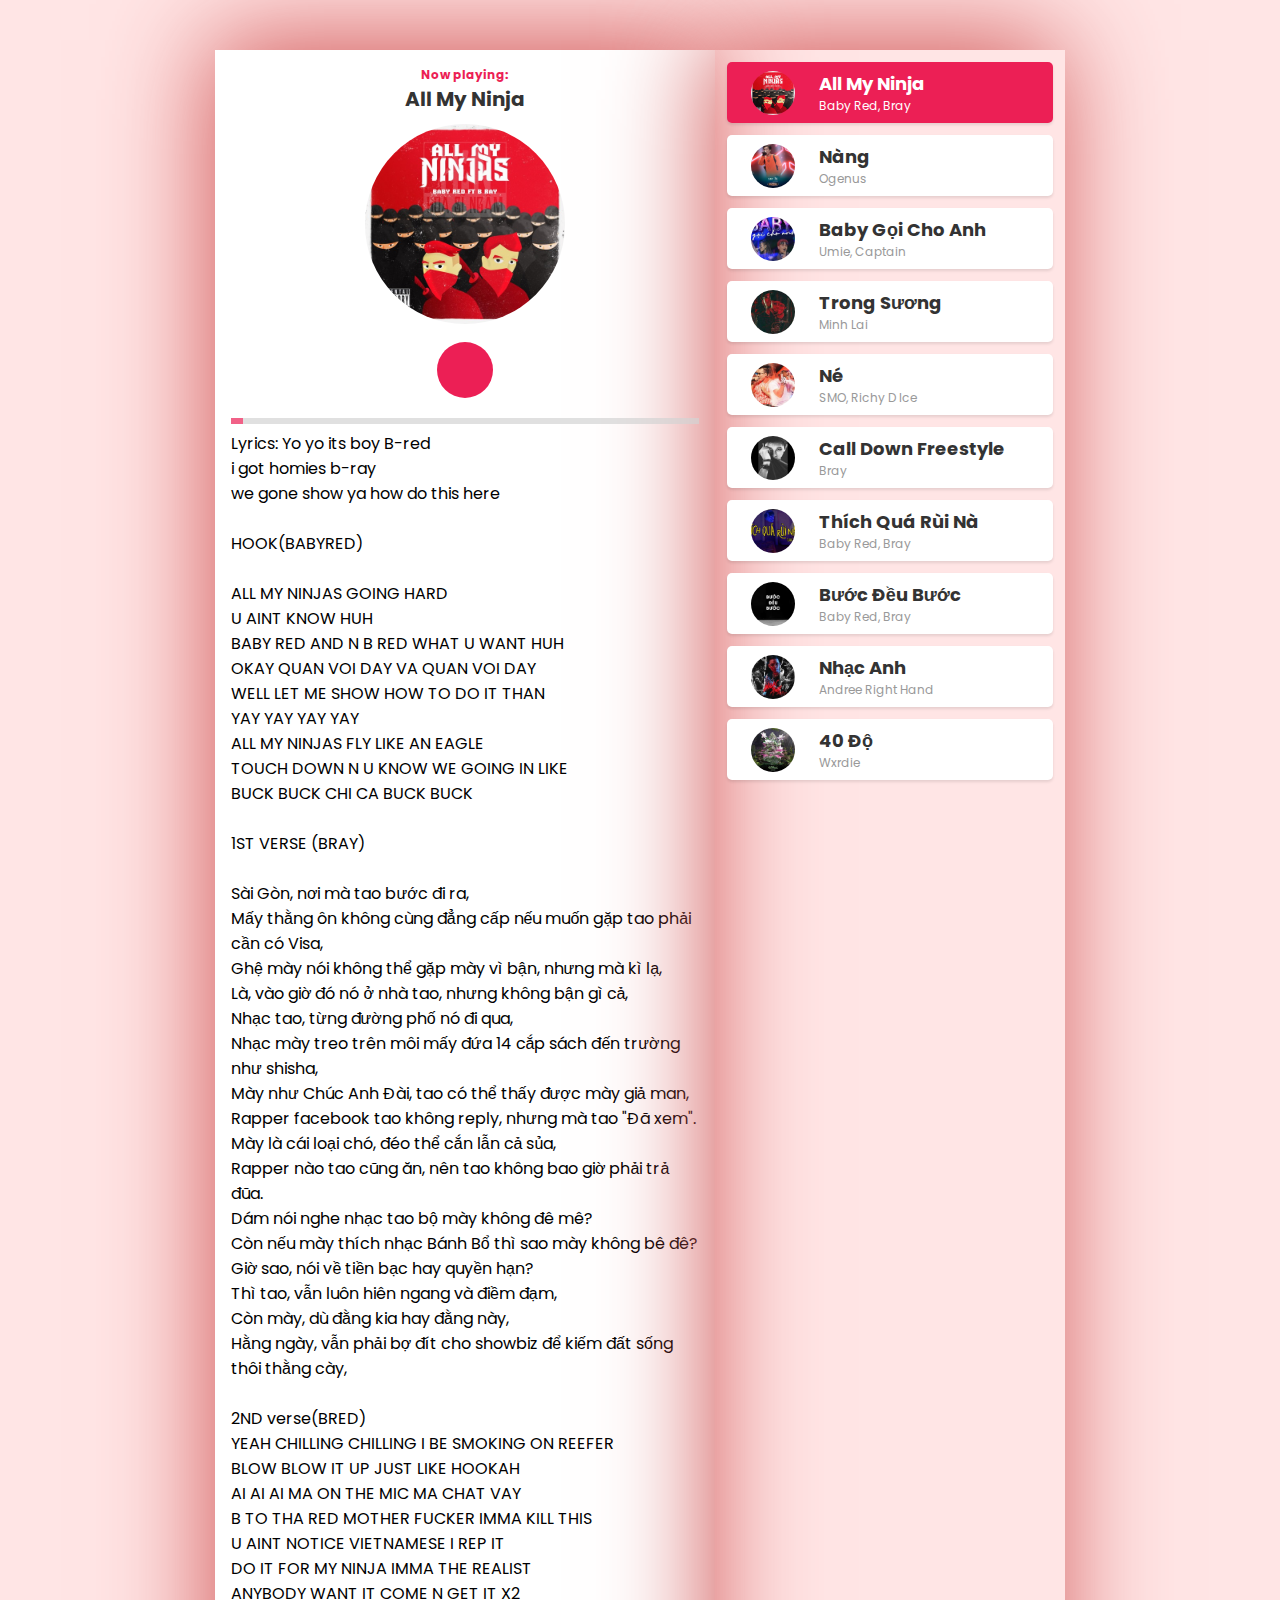
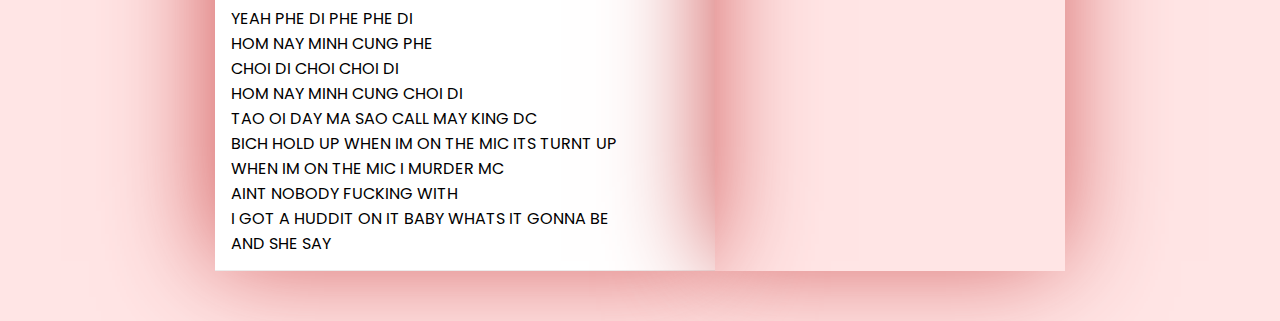
==== index1.html @ c8c04610 "Update lyrics task" ====
<!DOCTYPE html>
<html lang="en">
<head>
    <meta name="viewport" content="width=device-width, initial-scale=1.0">
    <title>Music player</title>
    <link rel="stylesheet" href="./assets/css/style.css">
    <link rel="stylesheet" href="https://cdnjs.cloudflare.com/ajax/libs/font-awesome/5.15.2/css/all.min.css"
        integrity="sha512-HK5fgLBL+xu6dm/Ii3z4xhlSUyZgTT9tuc/hSrtw6uzJOvgRr2a9jyxxT1ely+B+xFAmJKVSTbpM/CuL7qxO8w=="
        crossorigin="anonymous" />
    <link rel="preconnect" href="https://fonts.gstatic.com">
    <link href="https://fonts.googleapis.com/css2?family=Poppins:wght@300;400;600&display=swap" rel="stylesheet">
</head>
<body>  
    <div class="player">
        <!-- Dashboard -->
        <div class="dashboard">
            <!-- Header -->
            <header>
                <h4>Now playing:</h4>
                <h2>String 57th & 9th</h2>
            </header>

            <!-- CD -->
            <div class="cd">
                <div class="cd-thumb"
                    style="background-image: url('https://i.ytimg.com/vi/jTLhQf5KJSc/maxresdefault.jpg')">
                </div>
            </div>

            <!-- Control -->
            <div class="control">
                <div class="btn btn-repeat">
                    <i class="fas fa-redo"></i>
                </div>
                <div class="btn btn-prev">
                    <i class="fas fa-step-backward"></i>
                </div>
                <div class="btn btn-toggle-play">
                    <i class="fas fa-pause icon-pause"></i>
                    <i class="fas fa-play icon-play"></i>
                </div>
                <div class="btn btn-next">
                    <i class="fas fa-step-forward"></i>
                </div>
                <div class="btn btn-random">
                    <i class="fas fa-random"></i>
                </div>
            </div>

            <input id="progress" class="progress" type="range" value="0" step="1" min="0" max="100">

            <audio id="audio" src=""></audio>
            <p class="lyrics" style="white-space: pre-line;">
              Lyrics: 
            </p>
        </div>
        <!-- Playlist -->
        <div class="playlist">
            
          
               
        </div>
    </div>

    <script>
        function displayLyrics(songName) {
          const lyrics = songLyrics[songName];
          const lyricsContainer = document.querySelector(".lyrics");
          if (lyrics) {
            lyricsContainer.textContent = `Lyrics: ${lyrics}`;
          } else {
            lyricsContainer.textContent = "Chưa có lyrics";
          }
        }
        const $ = document.querySelector.bind(document);
const $$ = document.querySelectorAll.bind(document);

const PlAYER_STORAGE_KEY = "F8_PLAYER";

const player = $(".player");
const cd = $(".cd");
const heading = $("header h2");
const cdThumb = $(".cd-thumb");
const audio = $("#audio");
const playBtn = $(".btn-toggle-play");
const progress = $("#progress");
const prevBtn = $(".btn-prev");
const nextBtn = $(".btn-next");
const randomBtn = $(".btn-random");
const repeatBtn = $(".btn-repeat");
const playlist = $(".playlist");
const songLyrics = {
  "All My Ninja": `Yo yo its boy B-red 
i got homies b-ray
we gone show ya how do this here

HOOK(BABYRED)

ALL MY NINJAS GOING HARD
U AINT KNOW HUH
BABY RED AND N B RED WHAT U WANT HUH
OKAY QUAN VOI DAY VA QUAN VOI DAY
WELL LET ME SHOW HOW TO DO IT THAN
YAY YAY YAY YAY
ALL MY NINJAS FLY LIKE AN EAGLE
TOUCH DOWN N U KNOW WE GOING IN LIKE
BUCK BUCK CHI CA BUCK BUCK

1ST VERSE (BRAY)

Sài Gòn, nơi mà tao bước đi ra, 
Mấy thằng ôn không cùng đẳng cấp nếu muốn gặp tao phải cần có Visa, 
Ghệ mày nói không thể gặp mày vì bận, nhưng mà kì lạ, 
Là, vào giờ đó nó ở nhà tao, nhưng không bận gì cả, 
Nhạc tao, từng đường phố nó đi qua, 
Nhạc mày treo trên môi mấy đứa 14 cắp sách đến trường như shisha, 
Mày như Chúc Anh Đài, tao có thể thấy được mày giả man, 
Rapper facebook tao không reply, nhưng mà tao "Đã xem".
Mày là cái loại chó, đéo thể cắn lẫn cả sủa,
Rapper nào tao cũng ăn, nên tao không bao giờ phải trả đũa.
Dám nói nghe nhạc tao bộ mày không đê mê?
Còn nếu mày thích nhạc Bánh Bổ thì sao mày không bê đê?
Giờ sao, nói về tiền bạc hay quyền hạn?
Thì tao, vẫn luôn hiên ngang và điềm đạm,
Còn mày, dù đằng kia hay đằng này,
Hằng ngày, vẫn phải bợ đít cho showbiz để kiếm đất sống thôi thằng cày,

2ND verse(BRED)
YEAH CHILLING CHILLING I BE SMOKING ON REEFER
BLOW BLOW IT UP JUST LIKE HOOKAH
AI AI AI MA ON THE MIC MA CHAT VAY
B TO THA RED MOTHER FUCKER IMMA KILL THIS
U AINT NOTICE VIETNAMESE I REP IT
DO IT FOR MY NINJA IMMA THE REALIST
ANYBODY WANT IT COME N GET IT X2
YEAH PHE DI PHE PHE DI
HOM NAY MINH CUNG PHE
CHOI DI CHOI CHOI DI
HOM NAY MINH CUNG CHOI DI
TAO OI DAY MA SAO CALL MAY KING DC
BICH HOLD UP WHEN IM ON THE MIC ITS TURNT UP
WHEN IM ON THE MIC I MURDER MC
AINT NOBODY FUCKING WITH
I GOT A HUDDIT ON IT BABY WHATS IT GONNA BE
AND SHE SAY`,

  "Nàng": `Nàng đi qua lối đó... huh...
1...2..3...Let's go
Ngắm hoàng hôn từ tầng ba
Vang nhịp gót giày đằng xa
Theo sau là hình bóng cô nàng
Best từ dáng cả làn da
Phải off dàn loa, và ngưng đàn ca
Nguyên dàn trai tràn ra
Nhìn theo bờ vai dần xa
Yeah...
Đua nhau tìm profile nàng ta
Mà không một ai lần ra
Bao cô em như lên cơn ghen
Do không thể so bì
Dù nàng chẳng phản hồi thì tình này anh vẫn cho đi
Tên em ngân nga bên cây guitar cho đêm bớt vô vị
Thanh niên riêng tư nhưng khi tương tư lại chẳng thể giấu đi
You are my best story
Các dân chơi đâu bơi vô mà tránh đấu đi
I think it's not your turn, sorry
Ban cho em danh xưng "lil mama tương lai"
Thay vì gọi là "my lady"

Gió đưa em ngang đời
Lướt qua như mây trời
Khiến bao anh ngây người
Nói sao khi say rồi
Để những thanh âm thay lời
Trót mê đôi môi hay cười là...

Bởi Vì nụ cười đó ngỡ như hoa cười
Vì một làn tóc ngỡ như mây trời
Hình dáng ấy qua đây từng ngày mây trôi lạc loài
Bao anh bao anh đắm say
Vì nụ cười đó ngỡ như hoa cười
Vì một làn tóc ngỡ như mây trời
Hình dáng ấy qua đây từng ngày mây trôi lạc loài
Bao anh bao anh đắm say

Sắc đẹp cỡ này thì quán quân ngay vòng
Casting Big Girl Big Deal
Fashion linh hoạt mỗi lần ghé ngang nói chung là lúc cute
Ngoan hiền nết na mà nghe đồn
Gu nàng là xăm mình và lấp grillz
Chưa từng trêu đùa một cô nào
Mà với em anh toàn ngoái theo
Phát con love track không lời
Cho anh 3 giây khơi lòng
Giây phút ấy cũng tới rồi
Everyday cho anh ra oai
Đưa em đi nhâm nhi đôi chai
Say xưa xong đan tay công khai
Đi any where khi tối giời
Không hề dối trá em là ưu tiên
Sao phải cãi vã, luôn là you win
Mấy lời bói toán phán anh tháng tới vớ được gái xinh
Thôi mình không nên khước từ nhân duyên

Gió đưa em ngang đời
Lướt qua như mây trời
Khiến bao anh ngây người
Nói sao khi say rồi
Để những thanh âm thay lời
Trót mê đôi môi hay cười là...

Bởi Vì nụ cười đó ngỡ như hoa cười
Vì một làn tóc ngỡ như mây trời
Hình dáng ấy qua đây từng ngày mây trôi lạc loài
Bao anh bao anh đắm say
Vì nụ cười đó ngỡ như hoa cười
Vì một làn tóc ngỡ như mây trời
Hình dáng ấy qua đây từng ngày mây trôi lạc loài
Bao anh bao anh đắm say`,

"Baby Gọi Cho Anh": `Baby gọi cho anh mỗi lúc thấy say
Khi bên cạnh em chẳng có ai
I wanna make you fall in love
Ta làm gì đó có chút sai
Đừng để thời gian cứ thế xé tan
Ly rượu trong em - Oh baby
Oh you know i could never lie
If you can look me in my eyes
(Umie)
I know, i know! Anh muốn vô trong mà
Ôi hôm nay ba mẹ em lại không có nhà
So let me call ngay cho baby, em là 1 món quà
Anh cứ từ từ mà ngồi đoán xem, em biết anh nghĩ gì mà
Nào là túi này, son này, cất vào đi
Mang anh đến, và ship về, số nhà My
Em đói bụng, bé chỉ muốn được măm
Em ốm rồi
Đến nhà thương và chăm em
Bé buồn thiu, bé muốn được chill
Chai này làm em nhớ và muốn nếm 1 chút tình yêu
Bao nhiêu người trông ngóng
Nhưng em cứ thấy quạnh hiu
Bao nhiêu lời có cánh
Em nghe vẫn cứ thấy toàn real
Ghé vào tai, sát vào bờ môi
Anh là học sinh ngoan, khi cô giáo My dự giờ thôi
Vậy nếu bảo bối muốn đêm nay là không ngủ
Không gọi anh daddy, gọi anh là ông chủ
ĐK:
Baby gọi cho anh mỗi lúc thấy say
Khi bên cạnh em chẳng có ai
I wanna make you fall in love
Ta làm gì đó có chút sai
Đừng để thời gian cứ thế xé tan
Ly rượu trong anh - Oh baby
Oh you know i could never lie
If you can look me in my eyes
(Captain)
Đây chính là show hẹn hò giữa Captain và Umie
Trông em thì hơi bị cuốn
Còn anh lại như là sushi
Lan tỏa sức nóng bề mặt diện tích hay là chu vi
Em nói là em điện ảnh
Vậy tối nay rảnh thì movie
Captain boy bay tới đây
Siêu anh hùng bị mắc kẹt tại khu nhà em vào tối nay
Đây là Masterchef
Vua của vua đầu bếp
Em là bé cừu non mà đánh cả son thì sao mà anh từ chối đây
Anh đây bắc cầu Kiều thì ra đồng bắt được liều
Sát bờ môi mà ghé vào tai
Baby lại muốn vào vai
Bởi vì đối với anh thì yêu là thế
Chứ không thể nào sai
Ngắm nhìn em mà anh lại như là cá Koi
Chẳng phải khóa son mà tối nay chúng mình khóa môi
Muốn làm 1 trái bóng rổ
Để được em ôm vào lòng chứ baby nỡ lòng nào mà có thể có thể có thể đá tôi
ĐK:
Baby gọi cho anh mỗi lúc thấy say
Khi bên cạnh em chẳng có ai
I wanna make you fall in love
Ta làm gì đó có chút sai
Đừng để thời gian cứ thế xé tan
Ly rượu trong anh - Oh baby
Oh you know i could never lie
If you can look me in my eyes.`,

"Truong Sương": `Bước đi! Bước đi
Nếu như em không muốn ở lại
Tiếc chi! Tiếc chi
Bởi những thứ ngoài tai
Nói ra! Nói ra
Nếu em thấy trở ngại
Dù thành công hay là thất bại
Đây cũng chỉ là nơi mà anh ghé qua
Ở bản thân mình
Nhiều điều cần làm
Kiến tạo cho mình áp lực
Ở bản thân mình
Có bao bài học
Tự hỏi khi nào vượt bậc
Ở mảnh đất này
Đâu gì có thể
Khiến tụi mình phân cách được
Nhắm đôi mắt lại
Lắng nghe anh vẽ
Kí tên công nhận sáng tạo
Em nói vậy rồi
Em nói vậy rồi giờ làm sao
Em uống rượu mừng
Uống rượu mừng từ vùng cao
Em biết gì về
Em biết gì về chuyện tình yêu
Em muốn được gì
Em muốn được ở nhà lầu cao?`,

"Né": `Thích là tới
Chứ không né né né né
Anh em chơi sao cool
Đừng để né né né
Drama thị phi
Cần phải né né né né
Mấy cái người mà ba hoa
Ôi ta né né né
Thích là tới
Chứ không né né né né
Anh em chơi sao cool
Đừng để né né né
Drama thị phi
Cần phải né né né né
Mấy cái người mà ba hoa
Ôi ta né né né
Đưa cái người qua trái
Rồi đưa cái người qua phải
Nghe cứ tưởng đang nhảy
Nhưng thật ra là.. Né
Ta chỉ muốn thoải mái nhưng mà
Người lại khoái thích kiếm chuyện
Để nói và tạo drama
Đến với nhau thì
Mình trao điều tốt đẹp
Còn mà không tới đâu
Thì ok mình chốt dẹp
Đời bao lâu mắc gì deal
Người ta nói mà mình tức
Tự nhiên vậy chi cho mệt
Uống champagne
Ngồi plan chuyện cơ đồ
Nếu tương lai mà thấy đen
Là do mình mơ hồ
Trap girl says: Do you wanna cuddle
Bật cái chế độ né lên ta say no no
Thích là tới
Chứ không né né né né
Anh em chơi sao cool
Đừng để né né né
Drama thị phi
Cần phải né né né né
Mấy cái người mà ba hoa
Ôi ta né né né
Thích là tới
Chứ không né né né né
Anh em chơi sao cool
Đừng để né né né
Drama thị phi
Cần phải né né né né
Mấy cái người mà ba hoa
Ôi ta né né né
Ok, stand up ha
Calling cout my name là cái cách họ hóa
Oh wait pull up in the club
Put your mother lover hands up alright
Elo baby baby baby
Nhìn thẳng vào đôi mắt anh đi
Anh là người biết đủ
Nên không hề than thở chán chê
Đừng có nói anh tệ
Khi em biết tới Andree
Anh là tờ giấy trắng
Mấy em thi nhau tranh xé
Bạn để anh chơi,
Lơ tơ mơ thì anh né
Bồ để anh khoe
Còn muốn làm chị anh, anh té
Đơn giản
Họ không thích vì anh hit from nowhere
Anh là người chơi
Hệ mưa rơi lấy tay che
Everybody talk là những thứ anh hay nghe
Thích thì mình thích
Còn không thích anh quay xe
Thích là tới
Chứ không né né né né
Anh em chơi sao cool
Đừng để né né né
Drama thị phi
Cần phải né né né né
Mấy cái người mà ba hoa
Ôi ta né né né 
Nếu mấy em bé everyday thích làm màu
Nếu mấy anh em
Mở miệng là sống chết có nhau
Ta không quan tâm
Dù cuộc chơi này ra sao
Thì ba của ổng là anh hai ba tôi
Né mấy con sói
Bụng cồn cào từ trong đáy
Né mấy người nói
Cho sang mồm chứ không thấy
Né luôn mấy người
Thích thể hiện là ta đây
Yêu yêu yêu hay là không yêu
Thì nói đừng có mà nhây nhây`,

"Call Down Freestyle": `Tao cho mày, 10 ngày để mày nói đầu hàng, 
Hay nhắn tin hẹn gặp tao như thằng Choi đầu bạc, 
Cả fan mày nó cũng bắt đầu đi nói mày xàm, 
Team mày chắc lắc đầu vì mày đưa sói vào làng, 
Damn, 
Đáng lẽ phải biết không nên đụng vào thằng rapper mất chất như là tao, 
Tao như Hoa Vinh đi chơi gái, mày nên biết rằng tao chẳng thể nào mất đi là bao, 
Diss mày hôm trước, sân khấu lớn hôm sau, 
Nghĩ là mày hiểu, mày sẽ mau lớn nhưng sao, 
Tao vẫn thấy, thấy, thấy, 
Con gà mập địt lên mạng gáy, gáy, gáy, 
Nhạc thị trường hay là underground, tao nắm trọn, của cả 2 đầu thái cực,
Tao phải ban cho Rap Việt mắt tề thiên thì nó mới có thể thấy được tao là quái vật,

Sao ban đầu thì mày ngông láo? 
Bị tao dội thì tỏ tình như thằng không não?
Up story như là có ngườ i mong, 
Chắc mày hiểu sai ý khi nghe fan nói nó muốn được thấy mày thông Báo. 
Cái what the fuck nó thằng này đùa vui,
Tay nào bấm điện thoại nếu mày cầm dùi cui?
Dù cho mày có up clip với Hoàng Thùy Linh, 
Vẫn sẽ đéo thể giấu mày là thằng lụy tình, 
Thân trai nhưng mà phận gái, 
Thằng mập này, ân ái như thằng Ân ái, 
Nói về nhạc thị trường mày không nổi hơn tao, 
Nhưng về lại underground, trình tao đủ cho mày bưng dái, 
Rap Việt không thể thiếu được tao, 
Ghiền nghe nhạc Bảo vì vừa B vừa ảo. 
Mày thành công việc quảng cáo cho cái pool party, 
Mày tập tạ, nhưng mà tao mới là người có body.
Bodybag.`,

"Thích Quá Rùi Nà": `Em nói đừng tin vào tình yêu à? (Oh no)
Nhưng khi trông thấy anh con tim em loạn nhịp (Oh)
Anh cho rằng lẽ nào mình siêu thật? (Woah)
Bởi vì em nói nhớ anh mỗi khi màn đêm buông
Xuống thành phố này (Ah)
Tan tầm cuối ngày (Yea)
I'm on my way em đang ở đâu anh tới ngay (Coming through you)
Baby call vào số này (On my phone)
Gửi anh location (Or your home)
Ghé qua nhà em, môi chạm tai (Yia)
I've got something to say


Đừng làm cho em bối rối nữa đi vì mỗi khi gần anh em như ngừng thở
Và nếu như anh đang cố tình làm em mê anh thì anh đừng mơ
Vì em ngại, em không nói đâu nên em mong anh tự
Biết bàn tay này muốn chạm vào ai rùi
Biết trong đầu này chỉ có ai đó thui
Biết đôi má của em đã ửng hồng rùi
Biết trái tim này lỡ mất vài nhịp rùi
Biết ngại ngùng khi ánh mắt chạm nhau rùi
Biết hơi thở như dừng lại vì có ai
Đứng hơi gần so với cho phép nhóoo
Và biết em lỡ thích anh hơi nhiều quá rùi nà


Hay là để mai ta gặp nhau
Lại để lời yêu ra đằng sau
Để cho mọi thứ như chưa bắt đầu
Damn girl can't put you out of my mind
Yo pretty girl you got a style
Bảo rằng anh yêu em
Then drop the mic


Chẳng cần nói nhiều đâu (Woah woah)
Anh biết rằng tâm hồn em mang chiều sâu yeah (Woah woah)
Anh ở gần quá đi, em không quen đâu
Oh ngại quá đi, but i like it tho yeah
Bởi vì anh chưa biết liệu mình nên cưa tiếp?
Hay liều một phen chẳng may có được em
Can you be my girl?
Em chỉ đợi 1 câu nói thui rằng anh đã
Biết bàn tay mình muốn chạm vào nhau rùi
Biết trong đầu mình chỉ thấy có nhau thui
Biết đôi má cả hai đã ửng hồng rùi
Biết trái tim mình lỡ đập chung nhịp rùi
Biết ngại ngùng khi ánh mắt chạm nhau rùi
Biết mũi tên thần tình yêu đã bắn đi
Trúng hay hụt em chắc cupid không hụt đâu
Và biết ta cũng lỡ thích nhau hơi nhiều quá rùi nờ`,

"Bước Đều Bước": `
Và nó lại...
Bước, bước đều bước, 
Bước, bước, bước đều bước,
Và nó lại...
Bước, bước đều bước,
Bướ
Mỗi bước chân mà nó đang đi cứ như đã sắp đặt từ trước

Và ánh đèn đường là thứ duy nhất để nó thấy được bước chân trong đêm, 
Chỉ duy nhất là nó và bóng của mình không kém và không thêm, 
Ở trong đầu là những hình ảnh của vài hôm trước nó cầu mong quên, 
Để điếu thiếu ở giữa bờ môi, nó bước đều bước và xông lên, 
Đi ngang qua ngôi nhà của nó, ngôi nhà từ lúc thuở nhỏ, 
4 cửa sổ, 3 phòng ngủ, 2 mẹ con, và chiếc cửa đỏ, 
Nó dừng vài  giây, lấy vài hơi, tiến lại gần trong ngậm ngùi, 
Có một cảm giác nó hoàn toàn khác khi nó biết đây là lần cuối,
Và nó bỏ tay vào trong túi, lấy 1 lá thư nhỏ tí,
Lá tâm thư nó viết hồi chiều, vội đặt xuống rồi bỏ đi, 
Bìa thư ghi, gửi cho mẹ, từ 1 thằng con bất hiếu, 
Dù thế nào thì xin hãy nhớ, con trai mẹ yêu mẹ rất nhiều, 
Và từ khi nào thì nó cũng chẳng hay, 
Trên 2 hàn mi, giọt nước mắt nó lăn chảy, 
Răng nó cắn chặt, lưỡi nó có vị đắng cay,
Nó chỉ còn biết nhắm nghiền đôi mắt và phóng thật nhanh 2 cẳng chạy.

Và nó lại...
Bước, bước đều bước, 
Mỗi bước chân mà nó đang đi cứ như đã sắp đặt từ trước,

Alo, em ở đâu, em đang làm gì đó, 
Hỏi thế thôi chứ anh cũng chẳng quan tâm điều đó, 
Anh đã cố, đã cố rất nhiều chỉ để quên đi chuyện đó, 
Nhưng địt con mẹ, anh vẫn không tin những việc em đã làm vì nó, 
Có phải là lỗi của anh đi làm từ 8 giờ sáng tới chiều tà?
Lỗi của anh khi luôn chiều chuộng mọi điều em muốn không kêu ca?
Là lỗi của anh vì em luôn luôn tôn thờ những món vật kiêu sa?
Hay lỗi của anh không có khả năng để mua cho em thật nhiều quà?
Mà em à, anh lại ghé sang nhà của em vào chiều qua, 
Nhắc em nhớ em vẫn còn giữ quả tim của anh chưa chịu trả, 
Những lại thôi, vì anh biết tất cả lời nói không hiệu quả,
Và cuộc gọi này đơn giản chỉ để anh nói với em 1 điều là, 
Anh mong em vui được ở cạnh bên tình yêu mà em vừa mới có, 
Anh mong em đang nắm chặt bàn tay cái nơi em đến cùng với nó, 
Anh mong em biết tất cả anh làm đều là do em gây ra, 
Còn về phần anh? Anh đang đi đến nơi để gánh nhận hậu quả, 

Và anh lại...
Bước, bước đều bước, 
Mỗi bước chân mà anh đang đi cứ như đã sắp đặt từ trước,

Gần cả đêm, đã đến nơi, chân của tao cũng mỏi, 
Và câu chuyện kết thúc ở đây, thì có vẻ đúng rồi, 
Lê đôi chân, bước vài bước cuối cùng vào trong đồn cảnh sát, 
Cảm giác còng tay đến ngay thật mau khi mày thú nhận vừa phạm án,
"Mọi người không cần tốn công sức, tôi chuẩn bị đầy đủ rồi,
Trong túi quần tôi là cuộn băng, ghi rất rõ lời thú tội, 
1 xác nam, 1 xác nữ, và hung khí ở trong nhà, 
Xác nữ sẽ thiếu đi mất quả tim, vì tôi đã ăn nó hôm qua."`,

"Nhạc Anh": `Nhạc của Anh, không thị trường
Đây là Hip Hop, không phải Pop, không bình thường
Nhạc của Anh là thương hiệu của đường phố
Bruuhh nhạc của Anh là phải mở trên ôtô
10 năm, 10 phong cách ah
Underground không có nằm ở trong sách ah
Trường mà anh học lấy bằng tốt nghiệp ở ngoài đường
Nhạc Anh đã viết phải cùng với “bruhhh” ở trên giường
Ai đang nằm dưới phát âm thanh kêu “ah ah”
Tay của anh đang bận còn phải đếm mấy tờ dollar
Em ơi bây giờ chưa phải lúc cần đến cao su
Whoo, Bởi vì chưa đến lúc anh cần phải “ah ah ah”
Ko drama, hơi bạo lực, không thiện lành
Nhạc Anh kén người nghe vì góc cạnh
Nhạc Anh là đèn màu, chất kích thích và champagne
Nhạc Anh là tin nhắn làm em phải nhớ đến thăm anh
Wxrdie
Bọn anh yeh look so fine
Nói thì ít câu sai - Có 102
Mấy thằng fake nó cứ bắt chước trông nhạt
Chả có gì ngoài ngoài phông bạt
Thôi về bật “Nhạc Anh” mà thông tai
(click click)
Lại nhắn cho anh là bọn em tới đây
Muốn nằm trên sofa cùng anh vào tối nay
Nhạc của anh thì toàn tuyển, cho các em uống tới say
Pull up với anh xong, thì các kèo khác em chỉ muốn từ chối ngay
Anh vẫn hoàn thành thật là tốt mỗi khi việc tới tay
Anh vẫn coi haters là “bruhhh” còn anh là cối xay
Không say hết hôm nay thì anh để tới mai
Không thể trao anh lời nói dối
Các em chỉ thốt lên là ối xờiii, yeah

Gặp anh ban ngày em sẽ cười ha ha ha 
Đêm xuống chỉ còn tiếng em ah ah ah
Anh sẽ là chàng trai hằng ngày em thầm thương
Uhhh nên đầu gối em ban đêm sẽ thường thâm
Nhạc Anh gây nghiện nên em khó có thể cai
Em xinh như thế kia ko dành cho anh thì để ai?
Anh bật mí rằng anh có đến 3 chân
2 chân để đứng còn chân…. thành anh gửi em
Gửi đến haters lời chân thành và cảm ơn
Tao chơi hip hop dùng chúng mày làm bôi trơn
2006 bán linh hồn cho âm nhạc
2020 nhạc tao bán ra vàng bạc
Tao ko cần ngai vàng trong cái game của Hip Hop
Nhạc tao đôi khi là cơm trắng và thịt hộp
Nhạc tao là tiệc tùng, bào ngư và vi cá
Nhạc tao từ vũ trường cả đến quán bi-a
Bọn anh yeh look so fine
Nói thì ít câu sai - Có 102 (yo)
Mấy thằng fake nó cứ bắt chước trông nhạt
Chả có gì ngoài ngoài phông bạt
Thôi về bật “Nhạc Anh” mà thông tai, click click
Lại nhắn cho anh là bọn em tới đây
Muốn nằm trên sofa cùng anh vào tối nay
Nhạc của anh thì toàn tuyển, cho các em uống tới say
Pull up với anh xong, thì các kèo khác em chỉ muốn từ chối ngay
Anh vẫn hoàn thành thật là tốt mỗi khi việc tới tay
Anh vẫn coi haters là “bruhhh” còn anh là cối xay
Không xay hết hôm nay thì anh để tới mai
Không thể trao anh lời nói dối
Các em chỉ thốt lên là ối xờiii, yeah`,

"40 Độ": `Ahh, 40 độ và nắng nóng
Chưa bước chân ra đường đã đổ mồ hôi
Khoác cái jacket phản quang và sáng bóng
Cưỡi Wave đèo đằng sau một rổ đồ chơi
Thấy anh hustle bán chết và bán sống
Mấy thằng bạn bảo anh là đồ dở hơi
Nhưng mà vẫn những trưa hè nắng nóng
Nhấc điện thoại bảo khách là chờ ở đây

Và anh là số một không ai có thể làm tốt hơn
Xe ôm mà lại chạy cả ship thì về độ chăm chỉ là ở trên top luôn
Chỉ cay mỗi mấy quả đang đón khách thì xe lại lốp non
Thế lại phải dắt vào sửa, tranh thủ xem live stream mấy bà chốt đơn

Nhanh, mạnh, đông không ai có thể ngăn cản
Xanh, đỏ, vàng khắp phố như những băng đảng
Thế nên là nhắc trước tốt nhất đừng có bom hàng
Không anh sẽ cho mày đi thăm ngàn, dạy lại mày vài điều căn bản

Và smartphone anh mới đập hộp, check map nét căng
Cô cứ đổ cho cháu đi bình là không sợ hết xăng
Thích thì làm mà mệt thì nghỉ, không sợ sếp mắng
Mấy đứa book xe xong rồi hủy cẩn thận lại bay hết răng

Cho đội xanh ra áp sát khu vực Giáp Bát
Một đội khác thì đâm xuyên hết cả Khâm Thiên
Mấy chú ong áo vàng thì đang ngồi hát rap
Còn anh thì vác xác đi ship ở tận Long Biên
Mặc dù...


Ahh, 40 độ và nắng nóng
Chưa bước chân ra đường đã đổ mồ hôi
Khoác cái jacket phản quang và sáng bóng
Cưỡi Wave đèo đằng sau một rổ đồ chơi
Thấy anh hustle bán chết và bán sống
Mấy thằng bạn bảo anh là đồ dở hơi
Nhưng mà vẫn những trưa hè nắng nóng
Nhấc điện thoại bảo khách là chờ ở đây



Mặc dù có mưa hay gió hay thế nào vẫn đứng ở đây
Trải qua nhiều cung đường khó trình độ vỉa anh cứng cổ tay
Mở điện thoại đặt là có,
Hẹn khách đứng ra ngoài đầu ngõ
Chỉ cần đứng đợi ở đó, anh sẽ đến sau đúng một giây

Nhanh nhẹn nhưng mà bó cẩn, anh không vội hơn thua
Thuộc hết đường Hà Nội và đứng đầu đội ôm cua
Mặc dù...
Đôi khi có lạng lách sang làn nhưng với một khoảng cách an toàn
Không như dân chọi dân đua

Muốn nhanh thì lên cầu vượt
Cho khách một trải nghiệm đi xe ôm nhưng mà vui như đi tàu lượn
Chục đơn anh ship ngay trong một lượt
Làm thì mới có ăn, mà chăm chỉ thì mới giàu được

Và có lúc
Đang trên Hoàng Hoa Thám
Phải chạy lên Cầu Giấy, quay đầu đóng hết Văn Cao
Chạy đêm còn làm ca sáng
Xét về độ service anh luôn được rate năm sao

Ahh, 40 độ và nắng nóng
Chưa bước chân ra đường đã đổ mồ hôi
Khoác cái jacket phản quang và sáng bóng
Cưỡi Wave đèo đằng sau một rổ đồ chơi
Thấy anh hustle bán chết và bán sống
Mấy thằng bạn bảo anh là đồ dở hơi
Nhưng mà vẫn những trưa hè nắng nóng
Nhấc điện thoại bảo khách là chờ ở đây`,

  // Thêm lời bài hát cho các bài hát khác tương tự
  // ...
};
const app = {
  currentIndex: 0,
  isPlaying: false,
  isRandom: false,
  isRepeat: false,
  config: {},
  // (1/2) Uncomment the line below to use localStorage
  // config: JSON.parse(localStorage.getItem(PlAYER_STORAGE_KEY)) || {},
                songs: [
                    {
                        name: 'All My Ninja',
                        singer: 'Baby Red, Bray',
                        path: './assets/music/song1.mp3',
                        image: './assets/img/song1.jpg',
                    },
                    {
                        name: 'Nàng',
                        singer: 'Ogenus',
                        path: './assets/music/song2.mp3',
                        image: './assets/img/song2.jpg'
                    },
                    {
                        name: 'Baby Gọi Cho Anh',
                        singer: 'Umie, Captain',
                        path: './assets/music/song3.mp3',
                        image: './assets/img/song3.jpg'
                    },
                    {
                        name: 'Trong Sương',
                        singer: 'Minh Lai',
                        path: './assets/music/song4.mp3',
                        image: './assets/img/song4.jpg'
                    },
                    {
                        name: 'Né',
                        singer: 'SMO, Richy D Ice',
                        path: './assets/music/song5.mp3',
                        image: './assets/img/song5.jpg'
                    },
                    {
                        name: 'Call Down Freestyle',
                        singer: 'Bray',
                        path: './assets/music/song6.mp3',
                        image: './assets/img/song6.jpg'
                    },
                    {
                        name: 'Thích Quá Rùi Nà',
                        singer: 'Baby Red, Bray',
                        path: './assets/music/song7.mp3',
                        image: './assets/img/song7.jpg'
                    },
                    {
                        name: 'Bước Đều Bước',
                        singer: 'Baby Red, Bray',
                        path: './assets/music/song8.mp3',
                        image: './assets/img/song8.jpg'
                    },
                    {
                        name: 'Nhạc Anh',
                        singer: 'Andree Right Hand',
                        path: './assets/music/song9.mp3',
                        image: './assets/img/song9.jpg'
                    },
                    {
                        name: '40 Độ',
                        singer: 'Wxrdie',
                        path: './assets/music/song10.mp3',
                        image: './assets/img/song10.jpg'
                    },
                ],
                
                setConfig: function (key, value) {
    this.config[key] = value;
    // (2/2) Uncomment the line below to use localStorage
    // localStorage.setItem(PlAYER_STORAGE_KEY, JSON.stringify(this.config));
  },
  render: function () {
    const htmls = this.songs.map((song, index) => {
      return `
                        <div class="song ${
                          index === this.currentIndex ? "active" : ""
                        }" data-index="${index}">
                            <div class="thumb"
                                style="background-image: url('${song.image}')">
                            </div>
                            <div class="body">
                                <h3 class="title">${song.name}</h3>
                                <p class="author">${song.singer}</p>
                            </div>
                            <div class="option">
                                <i class="fas fa-ellipsis-h"></i>
                            </div>
                        </div>
                    `;
    });
    playlist.innerHTML = htmls.join("");
  },
  defineProperties: function () {
    Object.defineProperty(this, "currentSong", {
      get: function () {
        return this.songs[this.currentIndex];
      }
    });
  },
  handleEvents: function () {
    const _this = this;
    const cdWidth = cd.offsetWidth;

    // Xử lý CD quay / dừng
    // Handle CD spins / stops
    const cdThumbAnimate = cdThumb.animate([{ transform: "rotate(360deg)" }], {
      duration: 10000, // 10 seconds
      iterations: Infinity
    });
    cdThumbAnimate.pause();

    // Xử lý phóng to / thu nhỏ CD
    // Handles CD enlargement / reduction
    // document.onscroll = function () {
    //   const scrollTop = window.scrollY || document.documentElement.scrollTop;
    //   const newCdWidth = cdWidth - scrollTop;

    //   cd.style.width = newCdWidth > 0 ? newCdWidth + "px" : 0;
    //   cd.style.opacity = newCdWidth / cdWidth;
    // };

    // Xử lý khi click play
    // Handle when click play
    playBtn.onclick = function () {
      if (_this.isPlaying) {
        audio.pause();
      } else {
        audio.play();
      }
    };

    // Khi song được play
    // When the song is played
    audio.onplay = function () {
      _this.isPlaying = true;
      player.classList.add("playing");
      cdThumbAnimate.play();
    };

    // Khi song bị pause
    // When the song is pause
    audio.onpause = function () {
      _this.isPlaying = false;
      player.classList.remove("playing");
      cdThumbAnimate.pause();
    };

    // Khi tiến độ bài hát thay đổi
    // When the song progress changes
    audio.ontimeupdate = function () {
      if (audio.duration) {
        const progressPercent = Math.floor(
          (audio.currentTime / audio.duration) * 100
        );
        progress.value = progressPercent;
      }
    };

    // Xử lý khi tua song
    // Handling when seek
    progress.onchange = function (e) {
      const seekTime = (audio.duration / 100) * e.target.value;
      audio.currentTime = seekTime;
    };

    // Khi next song
    // When next song
    nextBtn.onclick = function () {
      if (_this.isRandom) {
        _this.playRandomSong();
      } else {
        _this.nextSong();
      }
      audio.play();
      _this.render();
      _this.scrollToActiveSong();
    };

    // Khi prev song
    // When prev song
    prevBtn.onclick = function () {
      if (_this.isRandom) {
        _this.playRandomSong();
      } else {
        _this.prevSong();
      }
      audio.play();
      _this.render();
      _this.scrollToActiveSong();
    };

    // Xử lý bật / tắt random song
    // Handling on / off random song
    randomBtn.onclick = function (e) {
      _this.isRandom = !_this.isRandom;
      _this.setConfig("isRandom", _this.isRandom);
      randomBtn.classList.toggle("active", _this.isRandom);
    };

    // Xử lý lặp lại một song
    // Single-parallel repeat processing
    repeatBtn.onclick = function (e) {
      _this.isRepeat = !_this.isRepeat;
      _this.setConfig("isRepeat", _this.isRepeat);
      repeatBtn.classList.toggle("active", _this.isRepeat);
    };

    // Xử lý next song khi audio ended
    // Handle next song when audio ended
    audio.onended = function () {
      if (_this.isRepeat) {
        audio.play();
      } else {
        nextBtn.click();
      }
    };
    // Hiển thị Lyrics
    function displayLyrics(songName) {
  const lyrics = songLyrics[songName];
  const lyricsContainer = $(".lyrics");
  lyricsContainer.textContent = `Lyrics: ${lyrics}`;
}
    // Lắng nghe hành vi click vào playlist
    // Listen to playlist clicks
    playlist.onclick = function (e) {
      const songNode = e.target.closest(".song:not(.active)");

      if (songNode || e.target.closest(".option")) {
        // Xử lý khi click vào song
        // Handle when clicking on the song
        if (songNode) {
          _this.currentIndex = Number(songNode.dataset.index);
          _this.loadCurrentSong();
          _this.render();
          audio.play();
           // Lấy tên bài hát đang phát
      const currentSongName = _this.currentSongName.name;
      // Hiển thị lời bài hát tương ứng
      displayLyrics(currentSongName);
    
        }
        
        // Xử lý khi click vào song option
        // Handle when clicking on the song option
        if (e.target.closest(".option")) {
        }
      }
    };
  },
  scrollToActiveSong: function () {
    setTimeout(() => {
      $(".song.active").scrollIntoView({
        behavior: "smooth",
        block: "nearest"
      });
    }, 300);
  },
  loadCurrentSong: function () {
            heading.textContent = this.currentSong.name;
            cdThumb.style.backgroundImage = `url('${this.currentSong.image}')`;
            audio.src = this.currentSong.path;
            const currentSongName = this.currentSong.name;
            // Load lời bài hát của bài hát đang phát
            displayLyrics(currentSongName);
          },
  loadConfig: function () {
    this.isRandom = this.config.isRandom;
    this.isRepeat = this.config.isRepeat;
  },
  nextSong: function () {
    this.currentIndex++;
    if (this.currentIndex >= this.songs.length) {
      this.currentIndex = 0;
    }
    this.loadCurrentSong();
  },
  prevSong: function () {
    this.currentIndex--;
    if (this.currentIndex < 0) {
      this.currentIndex = this.songs.length - 1;
    }
    this.loadCurrentSong();
  },
  playRandomSong: function () {
    let newIndex;
    do {
      newIndex = Math.floor(Math.random() * this.songs.length);
    } while (newIndex === this.currentIndex);

    this.currentIndex = newIndex;
    this.loadCurrentSong();
  },
  start: function () {
    // Gán cấu hình từ config vào ứng dụng
    // Assign configuration from config to application
    this.loadConfig();

    // Định nghĩa các thuộc tính cho object
    // Defines properties for the object
    this.defineProperties();

    // Lắng nghe / xử lý các sự kiện (DOM events)
    // Listening / handling events (DOM events)
    this.handleEvents();

    // Tải thông tin bài hát đầu tiên vào UI khi chạy ứng dụng
    // Load the first song information into the UI when running the app
    this.loadCurrentSong();

    // Render playlist
    this.render();

    // Hiển thị trạng thái ban đầu của button repeat & random
    // Display the initial state of the repeat & random button
    randomBtn.classList.toggle("active", this.isRandom);
    repeatBtn.classList.toggle("active", this.isRepeat);
  }
};

app.start();


    </script>
</body>

</html>
---- assets/css/style.css ----
:root {
    --primary-color: #ec1f55;
    --text-color: #333;
  }
  
  * {
    padding: 0;
    margin: 0;
    box-sizing: inherit;
  }
  
  body {
    background-color: rgba(252, 0, 0, 0.1)
  }
  
  html {
    box-sizing: border-box;
    font-family: "Poppins", sans-serif;
    background-color: rgba(66, 57, 57, 0)

  }
  .player {
    position: relative;
    /* max-width: 480px; */
    margin: 0 auto;
    display: flex;
    justify-content: center;
    /* align-items: center; */
  }
  
  .player .icon-pause {
    display: none;
  }
  
  .player.playing .icon-pause {
    display: inline-block;
  }
  
  .player.playing .icon-play {
    display: none;
  }
  
  .dashboard {
    padding: 16px 16px 14px;
    background-color: #fff;
    /* position: fixed; */
    top: 0;
    margin: 50px 0;
    width: 100%;
    max-width: 500px;
    border-bottom: 1px solid #ebebeb;
    box-shadow: -5px -10px 100px #d25757;
  }
  
  /* HEADER */
  header {
    text-align: center;
    margin-bottom: 10px;
  }
  
  header h4 {
    color: var(--primary-color);
    font-size: 12px;
  }
  
  header h2 {
    color: var(--text-color);
    font-size: 20px;
  }
  
  /* CD */
  .cd {
    display: flex;
    margin: auto;
    width: 200px;
  }
  
  .cd-thumb {
    width: 100%;
    padding-top: 100%;
    border-radius: 50%;
    background-color: #333;
    background-size: cover;
    margin: auto;
  }
  
  /* CONTROL */
  .control {
    display: flex;
    align-items: center;
    justify-content: space-around;
    padding: 18px 0 8px 0;
  }
  
  .control .btn {
    color: #666;
    padding: 18px;
    font-size: 18px;
  }
  
  .control .btn.active {
    color: var(--primary-color);
  }
  
  .control .btn-toggle-play {
    width: 56px;
    height: 56px;
    border-radius: 50%;
    font-size: 24px;
    color: #fff;
    display: flex;
    align-items: center;
    justify-content: center;
    background-color: var(--primary-color);
  }
  
  .progress {
    width: 100%;
    -webkit-appearance: none;
    height: 6px;
    background: #d3d3d3;
    outline: none;
    opacity: 0.7;
    -webkit-transition: 0.2s;
    transition: opacity 0.2s;
  }
  
  .progress::-webkit-slider-thumb {
    -webkit-appearance: none;
    appearance: none;
    width: 12px;
    height: 6px;
    background-color: var(--primary-color);
    cursor: pointer;
  }
  
  /* PLAYLIST */
  .playlist {
    margin: 50px 0 ;
    padding: 12px;
    box-shadow: -5px -10px 100px #d25757;

  }
  
  .song {
    display: flex;
    align-items: center;
    margin-bottom: 12px;
    background-color: #fff;
    padding: 8px 16px;
    border-radius: 5px;
    box-shadow: 0 2px 3px rgba(0, 0, 0, 0.1);
  }
  
  .song.active {
    background-color: var(--primary-color);
  }
  
  .song:active {
    opacity: 0.8;
  }
  
  .song.active .option,
  .song.active .author,
  .song.active .title {
    color: #fff;
  }
  
  .song .thumb {
    width: 44px;
    height: 44px;
    border-radius: 50%;
    background-size: cover;
    margin: 0 8px;
  }
  
  .song .body {
    flex: 1;
    padding: 0 16px;
  }
  
  .song .title {
    font-size: 18px;
    color: var(--text-color);
  }
  
  .song .author {
    font-size: 12px;
    color: #999;
  }
  
  .song .option {
    padding: 16px 8px;
    color: #999;
    font-size: 18px;
  }
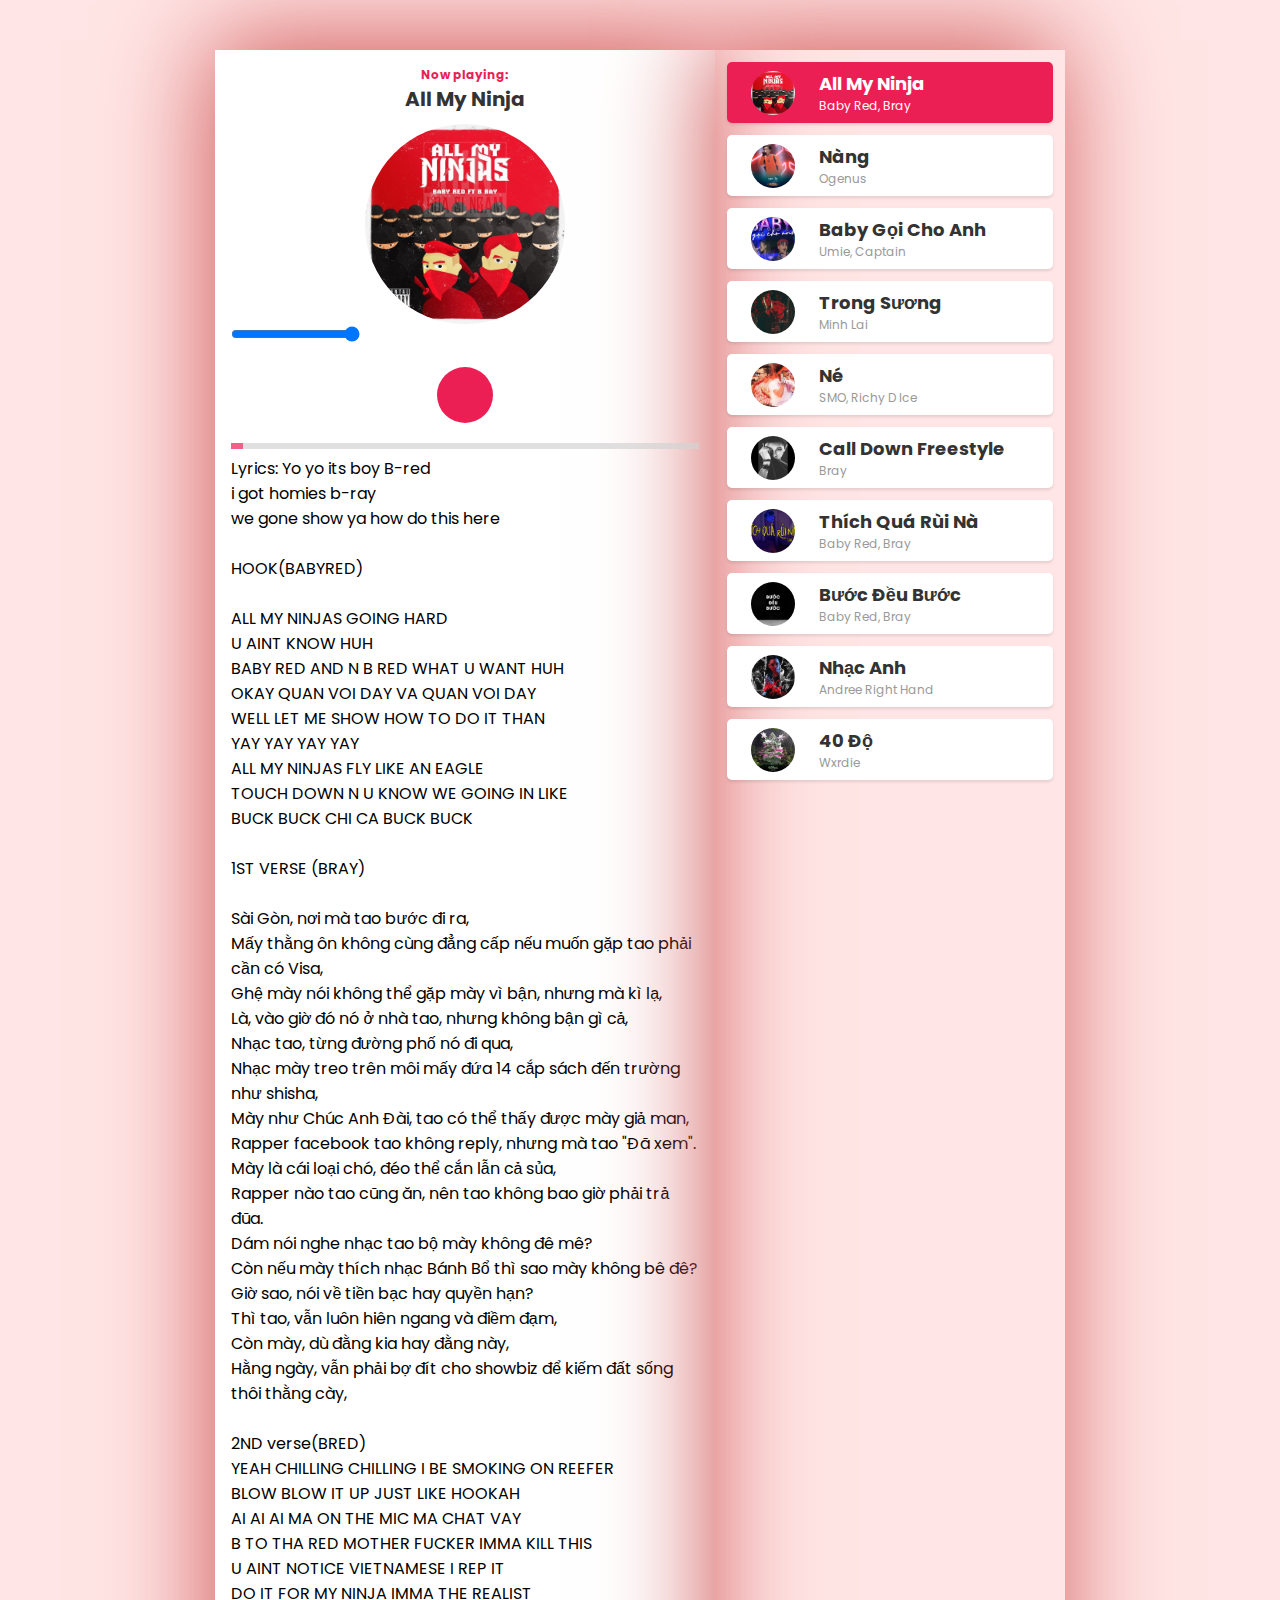
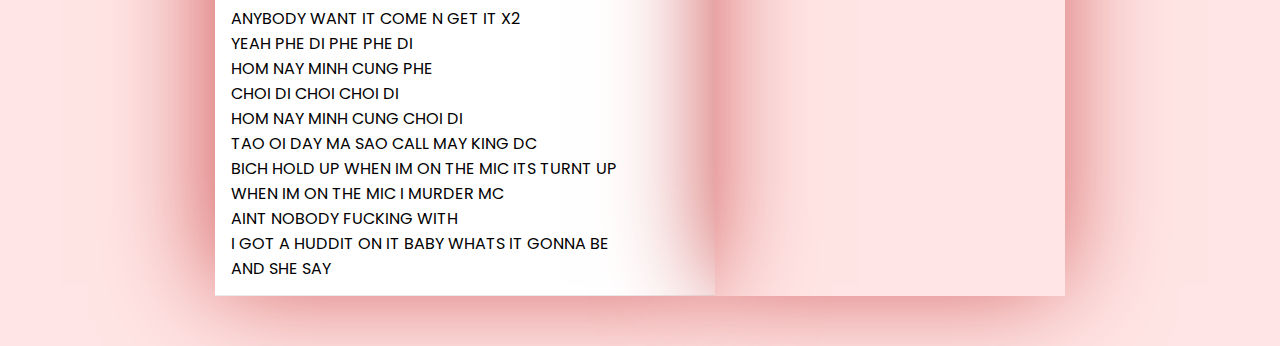
==== commit fdf0294c: "Fix bug Trog Suong" ====
--- a/index1.html
+++ b/index1.html
@@ -26,7 +26,10 @@
                     style="background-image: url('https://i.ytimg.com/vi/jTLhQf5KJSc/maxresdefault.jpg')">
                 </div>
             </div>
-
+            <div class="volume-control">
+              <i class="fas fa-volume-down"></i>
+              <input id="volume" class="volume-slider" type="range" value="100" step="1" min="0" max="100">
+          </div>
             <!-- Control -->
             <div class="control">
                 <div class="btn btn-repeat">
@@ -47,7 +50,8 @@
                 </div>
             </div>
 
-            <input id="progress" class="progress" type="range" value="0" step="1" min="0" max="100">
+            <input id="progress" class="progress" type="range" value="0" step="1" min="0" max="100"   onchange="changeProgress()"
+            >
 
             <audio id="audio" src=""></audio>
             <p class="lyrics" style="white-space: pre-line;">
@@ -72,9 +76,10 @@
             lyricsContainer.textContent = "Chưa có lyrics";
           }
         }
+        
         const $ = document.querySelector.bind(document);
 const $$ = document.querySelectorAll.bind(document);
-
+const volumeSlider = $("#volume");
 const PlAYER_STORAGE_KEY = "F8_PLAYER";
 
 const player = $(".player");
@@ -82,6 +87,7 @@
 const heading = $("header h2");
 const cdThumb = $(".cd-thumb");
 const audio = $("#audio");
+const progess = $("#progress")
 const playBtn = $(".btn-toggle-play");
 const progress = $("#progress");
 const prevBtn = $(".btn-prev");
@@ -286,7 +292,7 @@
 Oh you know i could never lie
 If you can look me in my eyes.`,
 
-"Truong Sương": `Bước đi! Bước đi
+"Trong Sương": `Bước đi! Bước đi
 Nếu như em không muốn ở lại
 Tiếc chi! Tiếc chi
 Bởi những thứ ngoài tai
@@ -823,7 +829,11 @@
     //   cd.style.width = newCdWidth > 0 ? newCdWidth + "px" : 0;
     //   cd.style.opacity = newCdWidth / cdWidth;
     // };
-
+    //  Xử lý tăng giảm âm lượng
+    volumeSlider.oninput = function () {
+        const volumeValue = this.value;
+        audio.volume = volumeValue / 100;
+    };
     // Xử lý khi click play
     // Handle when click play
     playBtn.onclick = function () {
@@ -860,7 +870,13 @@
         progress.value = progressPercent;
       }
     };
-
+    audio.ontimeupdate = function () {
+  if (audio.duration) {
+    const progressPercent = Math.floor((audio.currentTime / audio.duration) * 100);
+    progress.value = progressPercent;
+    document.documentElement.style.setProperty("--progress", progressPercent);
+  }
+};
     // Xử lý khi tua song
     // Handling when seek
     progress.onchange = function (e) {
